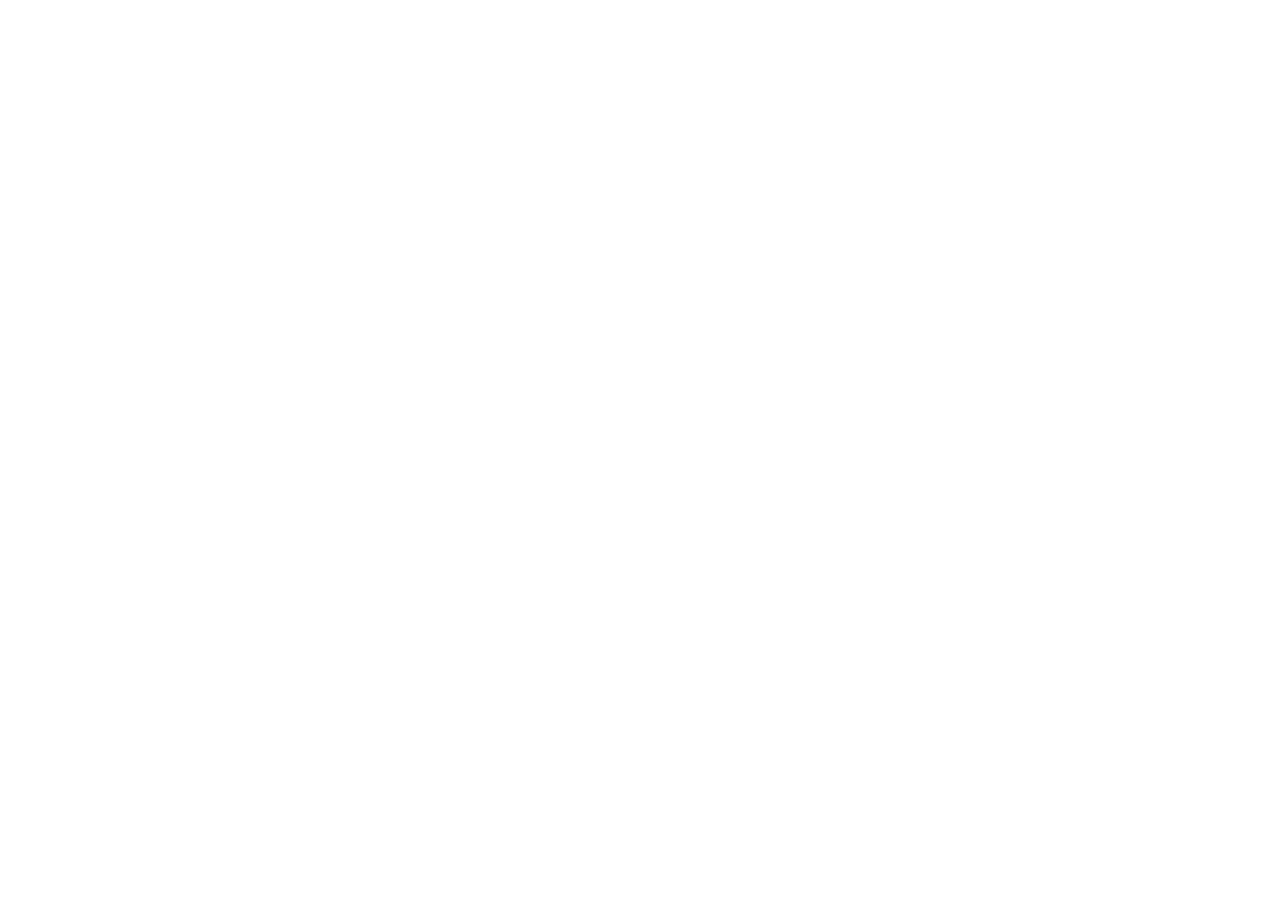
==== index.html @ d63c2dd2 "CREATE: initial files" ====
<!DOCTYPE html>
<html lang="en">

   <head>
      <meta charset="UTF-8">
      <meta name="viewport" content="width=device-width, initial-scale=1.0">
      <link rel="stylesheet" href="./style.css">
      <title>Document</title>
   </head>

   <body>

      <script src="./script.js"></script>
   </body>

</html>
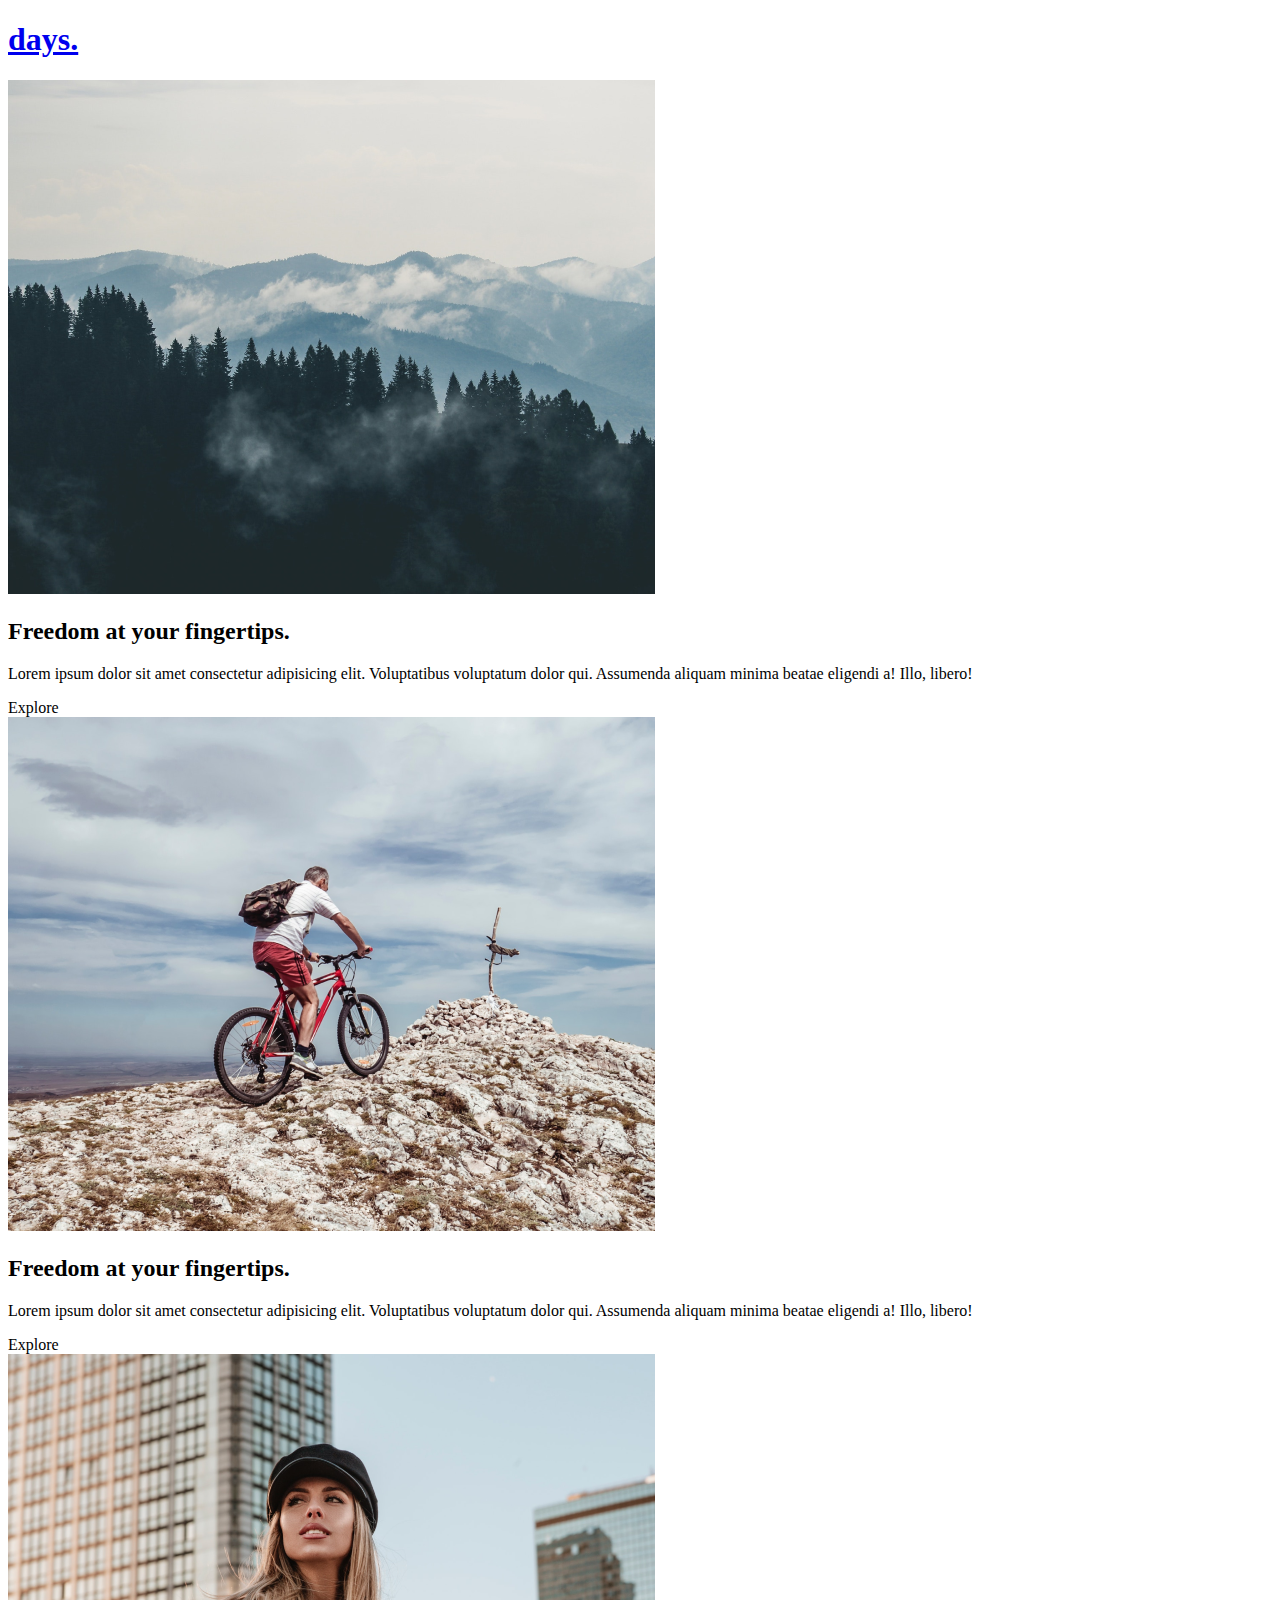
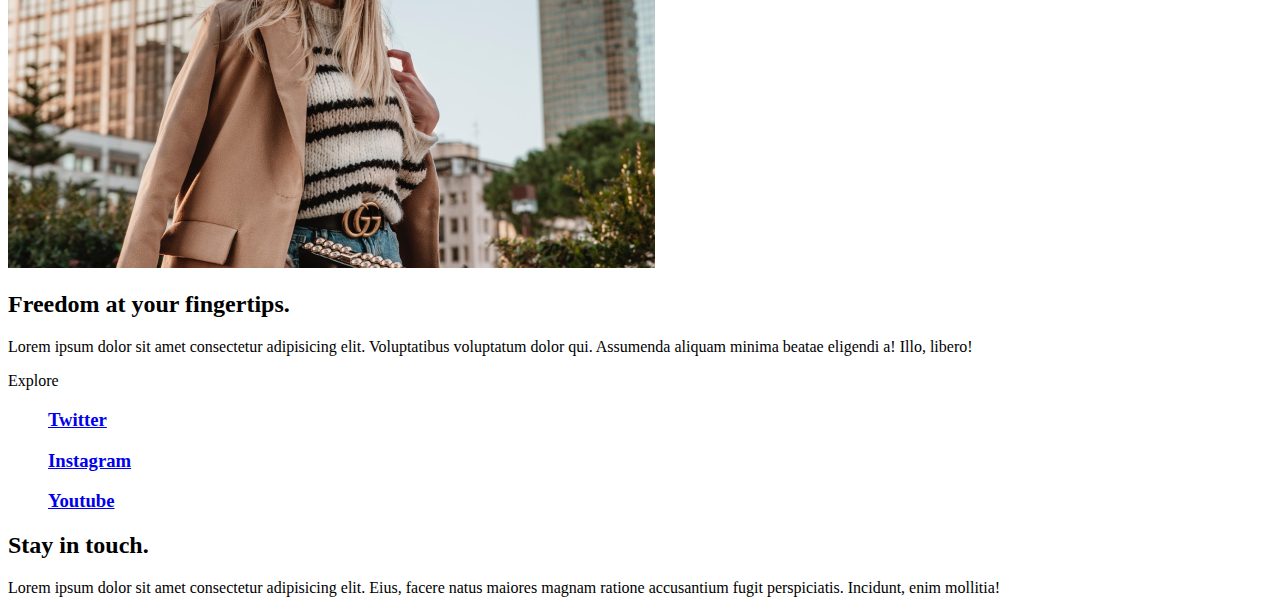
==== commit 7ca89628: "CREATE: index html added" ====
--- a/index.html
+++ b/index.html
@@ -4,12 +4,87 @@
    <head>
       <meta charset="UTF-8">
       <meta name="viewport" content="width=device-width, initial-scale=1.0">
+      <link rel="stylesheet" href="https://fonts.googleapis.com/css?family=Abril+Fatface|Montserrat&display=swap">
       <link rel="stylesheet" href="./style.css">
       <title>Document</title>
    </head>
 
    <body>
-
+      <header class="nav-header">
+         <h1><a href="./index.html" id="logo">days.</a></h1>
+         <div class="burger-menu">
+            <div class="line-1"></div>
+            <div class="line-2"></div>
+         </div>
+      </header>
+      <main>
+         <section class="forest slide">
+            <div class="hero-img">
+               <img src="./img/forest.png" alt="forest">
+               <div class="reveal-img"></div>
+            </div>
+            <div class="hero-desc">
+               <div class="title">
+                  <h2>Freedom at your <span class="forest-span">fingertips.</span></h2>
+                  <div class="title-swipe t-swipe-1"></div>
+               </div>
+               <p>Lorem ipsum dolor sit amet consectetur adipisicing elit. Voluptatibus voluptatum dolor qui. Assumenda
+                  aliquam minima beatae eligendi a! Illo, libero!</p>
+               <a class="explore forest-exp">Explore</a>
+               <div class="reveal-text"></div>
+            </div>
+         </section>
+         <section class="hike slide">
+            <div class="hero-img">
+               <img src="./img/hike.png" alt="hike">
+               <div class="reveal-img"></div>
+            </div>
+            <div class="hero-desc">
+               <div class="title">
+                  <h2>Freedom at your <span class="hike-span">fingertips.</span></h2>
+                  <div class="title-swipe t-swipe-2"></div>
+               </div>
+               <p>Lorem ipsum dolor sit amet consectetur adipisicing elit. Voluptatibus voluptatum dolor qui. Assumenda
+                  aliquam minima beatae eligendi a! Illo, libero!</p>
+               <a class="explore hike-exp">Explore</a>
+               <div class="reveal-text"></div>
+            </div>
+         </section>
+         <section class="fashion slide">
+            <div class="hero-img">
+               <img src="./img/fashion.png" alt="fashion">
+               <div class="reveal-img"></div>
+            </div>
+            <div class="hero-desc">
+               <div class="title">
+                  <h2>Freedom at your <span class="fashion-span">fingertips.</span></h2>
+                  <div class="title-swipe t-swipe-3"></div>
+               </div>
+               <p>Lorem ipsum dolor sit amet consectetur adipisicing elit. Voluptatibus voluptatum dolor qui. Assumenda
+                  aliquam minima beatae eligendi a! Illo, libero!</p>
+               <a class="explore fashion-exp">Explore</a>
+               <div class="reveal-text"></div>
+            </div>
+         </section>
+      </main>
+      <nav class="nav-bar">
+         <ul class="nav-links">
+            <h3><a href="#">Twitter</a></h3>
+            <h3><a href="#">Instagram</a></h3>
+            <h3><a href="#">Youtube</a></h3>
+         </ul>
+         <div class="contact">
+            <h2>Stay in touch.</h2>
+            <p>Lorem ipsum dolor sit amet consectetur adipisicing elit. Eius, facere natus maiores magnam ratione
+               accusantium fugit perspiciatis. Incidunt, enim mollitia!</p>
+         </div>
+      </nav>
+      <div class="cursor">
+         <span class="cursor-text"></span>
+      </div>
+      <div class="swipe swipe-1"></div>
+      <div class="swipe swipe-2"></div>
+      <div class="swipe swipe-3"></div>
       <script src="./script.js"></script>
    </body>
 
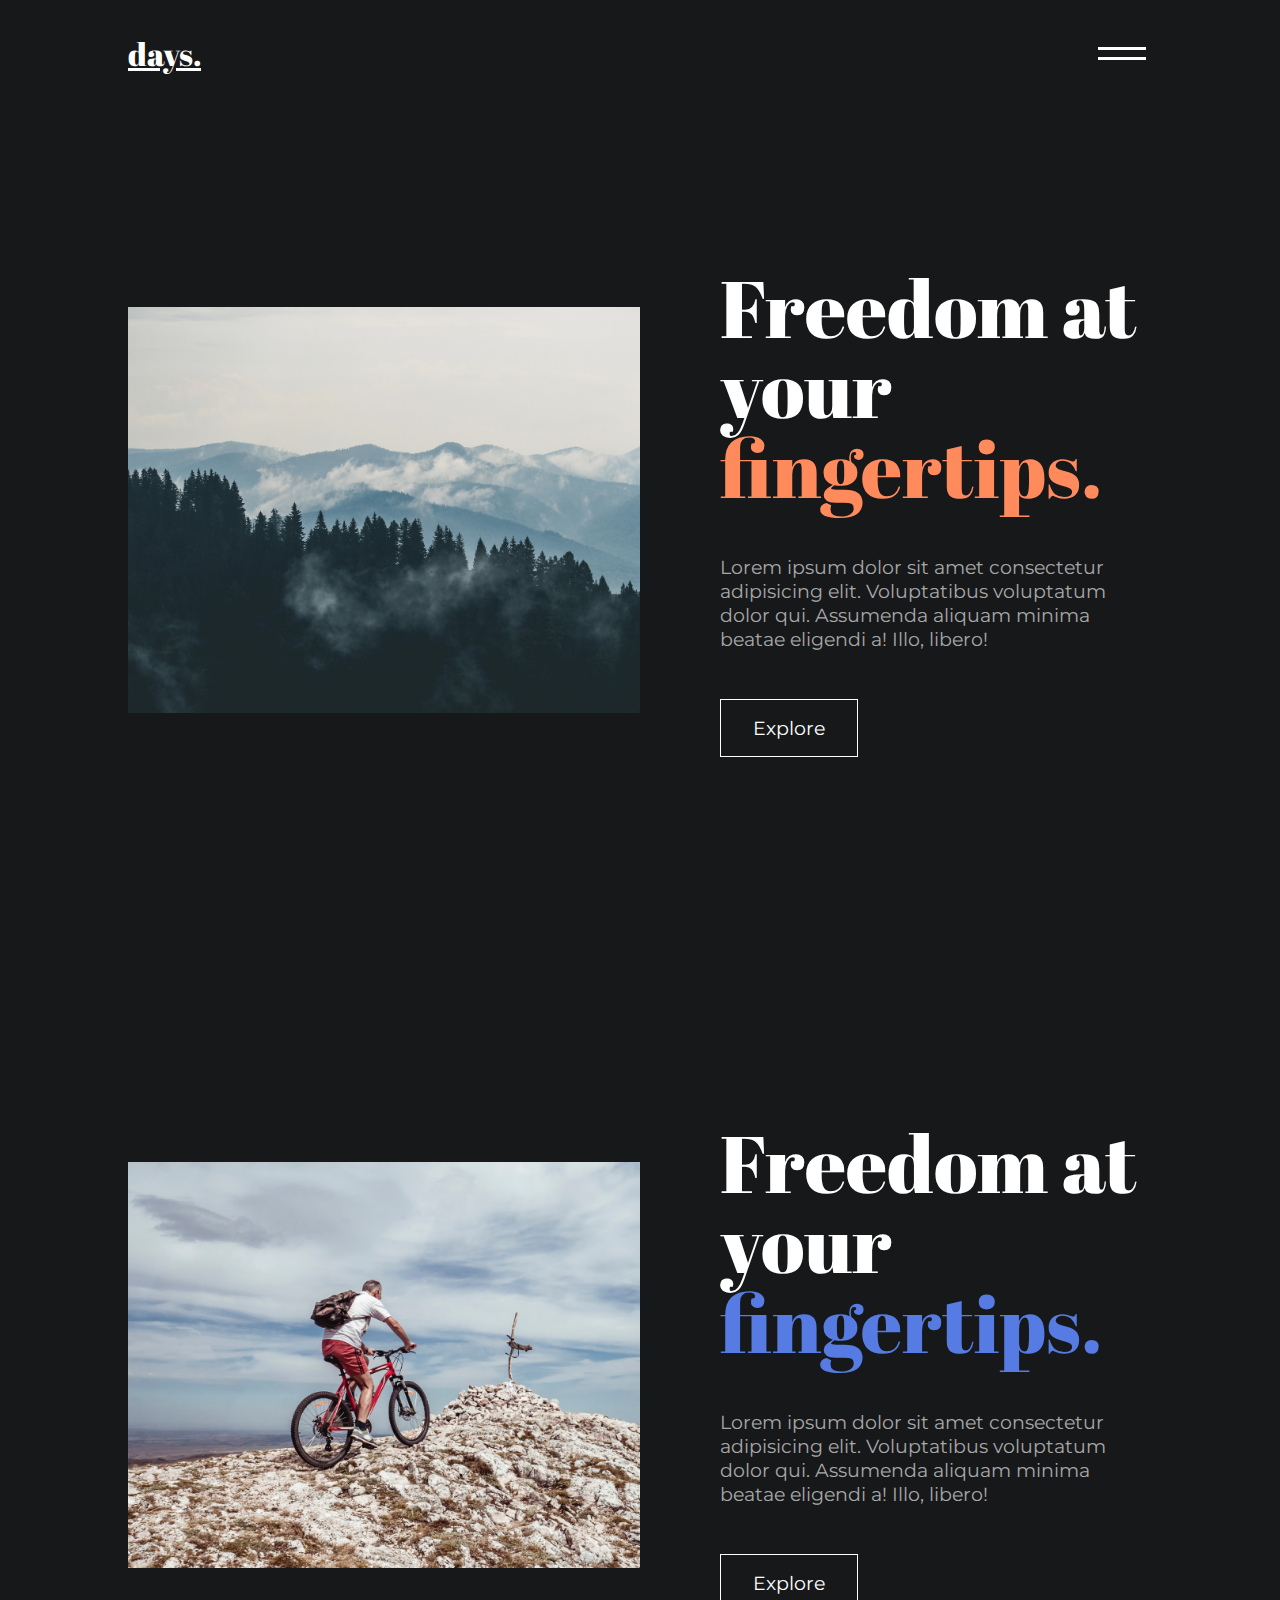
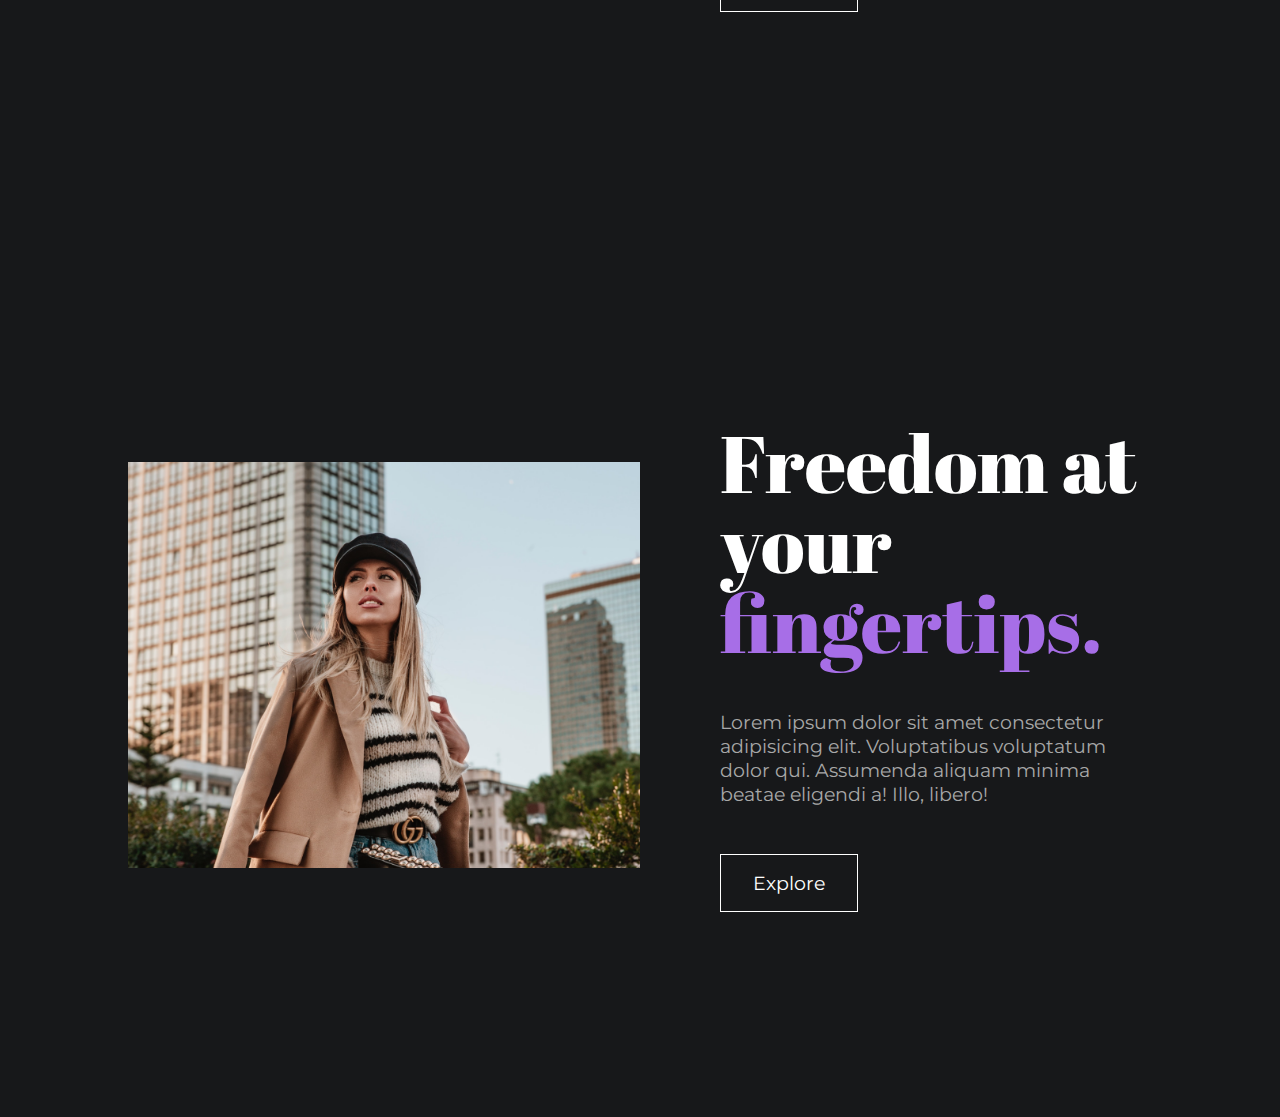
==== commit 385ac100: "CREATE: basic styling added" ====
--- a/index.html
+++ b/index.html
@@ -30,7 +30,7 @@
                </div>
                <p>Lorem ipsum dolor sit amet consectetur adipisicing elit. Voluptatibus voluptatum dolor qui. Assumenda
                   aliquam minima beatae eligendi a! Illo, libero!</p>
-               <a class="explore forest-exp">Explore</a>
+               <a class="explore forest-exp" href="#">Explore</a>
                <div class="reveal-text"></div>
             </div>
          </section>
@@ -46,7 +46,7 @@
                </div>
                <p>Lorem ipsum dolor sit amet consectetur adipisicing elit. Voluptatibus voluptatum dolor qui. Assumenda
                   aliquam minima beatae eligendi a! Illo, libero!</p>
-               <a class="explore hike-exp">Explore</a>
+               <a class="explore hike-exp" href="#">Explore</a>
                <div class="reveal-text"></div>
             </div>
          </section>
@@ -62,7 +62,7 @@
                </div>
                <p>Lorem ipsum dolor sit amet consectetur adipisicing elit. Voluptatibus voluptatum dolor qui. Assumenda
                   aliquam minima beatae eligendi a! Illo, libero!</p>
-               <a class="explore fashion-exp">Explore</a>
+               <a class="explore fashion-exp" href="#">Explore</a>
                <div class="reveal-text"></div>
             </div>
          </section>
--- a/style.css
+++ b/style.css
@@ -0,0 +1,158 @@
+* {
+  margin: 0;
+  padding: 0;
+  box-sizing: border-box;
+}
+
+body {
+  background: #17181a;
+  font-family: "Montserrat", sans-serif;
+}
+
+#logo {
+  color: white;
+  font-family: "Abril Fatface";
+  font-weight: 500;
+}
+
+.nav-header {
+  min-height: 10vh;
+  font-size: 1rem;
+  display: flex;
+  align-items: center;
+  justify-content: space-between;
+  color: white;
+  width: 80%;
+  margin: auto;
+  padding: 2rem 0;
+}
+
+.line-1,
+.line-2 {
+  width: 3rem;
+  height: 0.2rem;
+  background: white;
+  margin: 0.4rem;
+  pointer-events: none;
+}
+
+.slide {
+  min-height: 100vh;
+  width: 80%;
+  margin: 0 auto 0 auto;
+  display: flex;
+  align-items: center;
+  justify-content: space-between;
+  color: white;
+  background: #17181a;
+}
+
+.forest {
+  min-height: 90vh;
+}
+
+.hero-desc {
+  display: flex;
+  flex-direction: column;
+  justify-content: center;
+  /* Not sure */
+  align-items: center;
+  flex: 1;
+  flex-basis: 25rem;
+  padding-left: 5rem;
+  position: relative;
+}
+
+.hero-img {
+  position: relative;
+  flex: 1;
+  flex-basis: 25rem;
+}
+
+.hero-img img {
+  width: 100%;
+  height: 100%;
+  object-fit: cover;
+}
+
+.forest-span {
+  color: rgb(255, 139, 93);
+}
+.hike-span {
+  color: rgb(86, 124, 228);
+}
+.fashion-span {
+  color: rgb(167, 110, 231);
+}
+
+.hero-desc h2 {
+  font-family: "Abril Fatface";
+  font-size: 5rem;
+  font-weight: 500;
+  /* Not sure */
+  line-height: 5rem;
+}
+
+.hero-desc p {
+  padding: 3rem 0;
+  font-size: 1.2rem;
+  color: rgb(168, 168, 168);
+}
+
+.explore {
+  padding: 1rem 2rem;
+  text-decoration: none;
+  font-size: 1.2rem;
+  border: 1px solid white;
+  color: white;
+  align-self: flex-start;
+  cursor: pointer;
+}
+
+.nav-bar {
+  position: fixed;
+  top: 0%;
+  left: 0%;
+  width: 100%;
+  height: 100%;
+  background: white;
+  display: flex;
+  justify-content: space-around;
+  align-items: center;
+  z-index: 1;
+  opacity: 1;
+  clip-path: circle(50px at 100% -10%);
+  -webkit-clip-path: circle(50px at 100% -10%);
+}
+
+.burger-menu {
+  cursor: pointer;
+}
+
+.nav-links {
+  flex-basis: 30rem;
+}
+
+.nav-links a {
+  font-size: 3rem;
+  color: black;
+  text-decoration: none;
+}
+
+.nav-links h3 {
+  padding: 2rem 0;
+}
+
+.contact {
+  flex-basis: 30rem;
+}
+
+.contact h2 {
+  font-size: 3rem;
+  padding: 2rem 0;
+}
+
+.contact p {
+  font-size: 1.2rem;
+  line-height: 2rem;
+}
